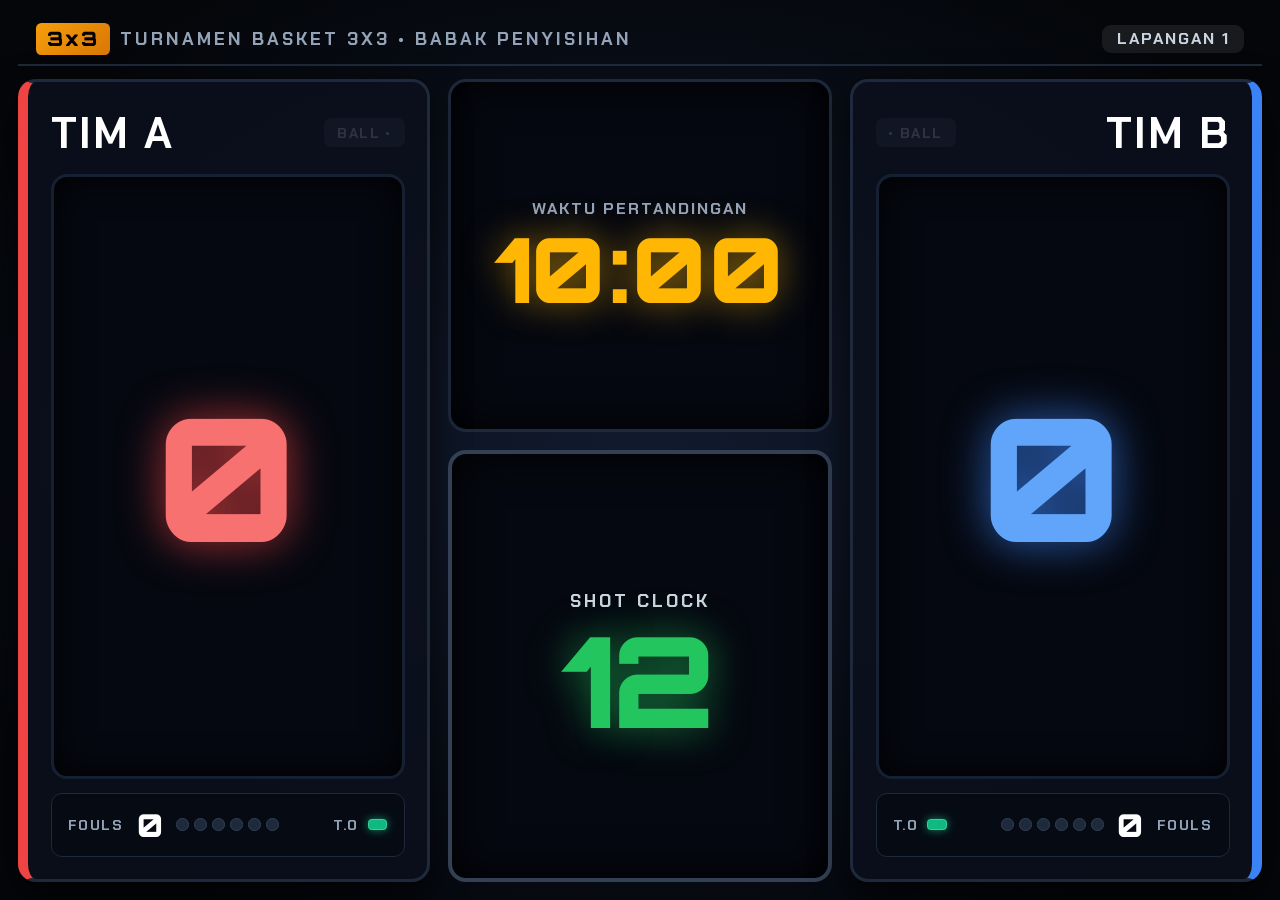
==== display.html @ 75d18402 "Initial commit: FIBA 3x3 Scoreboard Platform" ====
<!DOCTYPE html>
<html lang="id">
<head>
  <meta charset="UTF-8">
  <meta name="viewport" content="width=device-width, initial-scale=1.0">
  <title>FIBA 3x3 Arena - Layar Penonton</title>
  <link rel="stylesheet" href="css/display.css">
</head>
<body>
  <div class="spectator-container">
    <!-- TOP HEADER -->
    <header class="spectator-header">
      <div class="fiba-brand">
        <span class="brand-badge">3x3</span>
        <span class="tournament-label" id="spectatorTournamentTitle">TURNAMEN BASKET 3x3</span>
      </div>
      <div class="court-label" id="spectatorCourtTitle">LAPANGAN 1</div>
    </header>

    <!-- MAIN SCOREBOARD ARENA -->
    <main class="spectator-arena">
      <!-- TEAM A CARD -->
      <section class="team-card team-a" id="spectatorTeamACard">
        <div class="team-top">
          <h2 class="team-name" id="spectatorTeamAName">TIM A</h2>
          <div class="possession-light" id="spectatorPossA">
            <span>BALL</span> &bull;
          </div>
        </div>

        <div class="target-21-badge" id="spectatorTargetA">TARGET 21 POINT!</div>

        <div class="score-box">
          <div class="score-digits" id="spectatorScoreA">0</div>
        </div>

        <div class="team-bottom-stats">
          <div class="stat-item">
            <span class="stat-label">FOULS</span>
            <div class="foul-number" id="spectatorFoulNumA">0</div>
            <div class="foul-pills" id="spectatorFoulPillsA">
              <span class="foul-pill"></span>
              <span class="foul-pill"></span>
              <span class="foul-pill"></span>
              <span class="foul-pill"></span>
              <span class="foul-pill"></span>
              <span class="foul-pill"></span>
            </div>
            <span class="penalty-tag" id="spectatorPenaltyA">PENALTY</span>
          </div>

          <div class="stat-item timeout-indicator">
            <span class="stat-label">T.O</span>
            <div class="timeout-light available" id="spectatorToA"></div>
          </div>
        </div>
      </section>

      <!-- CENTER CLOCKS COLUMN -->
      <section class="center-clocks">
        <!-- GAME CLOCK -->
        <div class="game-clock-panel">
          <div class="period-title" id="spectatorPeriodLabel">WAKTU PERTANDINGAN</div>
          <div class="game-digits" id="spectatorGameClock">10:00</div>
        </div>

        <!-- SHOT CLOCK ("SHOOT LOCK") -->
        <div class="shot-clock-panel" id="spectatorShotClockCard">
          <div class="shot-title">SHOT CLOCK</div>
          <div class="shot-digits normal" id="spectatorShotClock">12</div>
        </div>
      </section>

      <!-- TEAM B CARD -->
      <section class="team-card team-b" id="spectatorTeamBCard">
        <div class="team-top">
          <div class="possession-light" id="spectatorPossB">
            &bull; <span>BALL</span>
          </div>
          <h2 class="team-name" id="spectatorTeamBName">TIM B</h2>
        </div>

        <div class="target-21-badge" id="spectatorTargetB">TARGET 21 POINT!</div>

        <div class="score-box">
          <div class="score-digits" id="spectatorScoreB">0</div>
        </div>

        <div class="team-bottom-stats">
          <div class="stat-item timeout-indicator">
            <span class="stat-label">T.O</span>
            <div class="timeout-light available" id="spectatorToB"></div>
          </div>

          <div class="stat-item">
            <span class="penalty-tag" id="spectatorPenaltyB">PENALTY</span>
            <div class="foul-pills" id="spectatorFoulPillsB">
              <span class="foul-pill"></span>
              <span class="foul-pill"></span>
              <span class="foul-pill"></span>
              <span class="foul-pill"></span>
              <span class="foul-pill"></span>
              <span class="foul-pill"></span>
            </div>
            <div class="foul-number" id="spectatorFoulNumB">0</div>
            <span class="stat-label">FOULS</span>
          </div>
        </div>
      </section>
    </main>

    <!-- TIMEOUT POPUP BANNER -->
    <div class="spectator-timeout-banner" id="spectatorTimeoutBanner">
      <div class="timeout-msg" id="spectatorTimeoutMsg">TIMEOUT - TIM A</div>
      <div class="timeout-countdown" id="spectatorTimeoutDigits">30</div>
    </div>

    <!-- WINNER OVERLAY -->
    <div class="spectator-winner-overlay" id="spectatorWinnerOverlay">
      <div class="win-trophy">🏆</div>
      <h1 class="win-team-name" id="spectatorWinTeam">TIM A JUARA!</h1>
      <p class="win-subtitle" id="spectatorWinReason">Mencapai 21 Poin Lebih Dulu</p>
      <div class="win-final-board">
        <span id="winFinalA" style="color: #f87171;">21</span>
        <span style="color: #64748b;">-</span>
        <span id="winFinalB" style="color: #60a5fa;">18</span>
      </div>
    </div>
  </div>

  <!-- SCRIPTS -->
  <script src="js/audio.js"></script>
  <script src="js/state.js"></script>
  <script src="js/timer.js"></script>
  <script>
    // Spectator Display Renderer
    const el = {
      tournament: document.getElementById('spectatorTournamentTitle'),
      court: document.getElementById('spectatorCourtTitle'),
      teamACard: document.getElementById('spectatorTeamACard'),
      teamBCard: document.getElementById('spectatorTeamBCard'),
      nameA: document.getElementById('spectatorTeamAName'),
      nameB: document.getElementById('spectatorTeamBName'),
      scoreA: document.getElementById('spectatorScoreA'),
      scoreB: document.getElementById('spectatorScoreB'),
      foulNumA: document.getElementById('spectatorFoulNumA'),
      foulNumB: document.getElementById('spectatorFoulNumB'),
      foulPillsA: document.querySelectorAll('#spectatorFoulPillsA .foul-pill'),
      foulPillsB: document.querySelectorAll('#spectatorFoulPillsB .foul-pill'),
      penaltyA: document.getElementById('spectatorPenaltyA'),
      penaltyB: document.getElementById('spectatorPenaltyB'),
      toA: document.getElementById('spectatorToA'),
      toB: document.getElementById('spectatorToB'),
      possA: document.getElementById('spectatorPossA'),
      possB: document.getElementById('spectatorPossB'),
      targetA: document.getElementById('spectatorTargetA'),
      targetB: document.getElementById('spectatorTargetB'),
      periodLabel: document.getElementById('spectatorPeriodLabel'),
      gameClock: document.getElementById('spectatorGameClock'),
      shotClockCard: document.getElementById('spectatorShotClockCard'),
      shotClock: document.getElementById('spectatorShotClock'),
      timeoutBanner: document.getElementById('spectatorTimeoutBanner'),
      timeoutMsg: document.getElementById('spectatorTimeoutMsg'),
      timeoutDigits: document.getElementById('spectatorTimeoutDigits'),
      winnerOverlay: document.getElementById('spectatorWinnerOverlay'),
      winTeam: document.getElementById('spectatorWinTeam'),
      winReason: document.getElementById('spectatorWinReason'),
      winFinalA: document.getElementById('winFinalA'),
      winFinalB: document.getElementById('winFinalB')
    };

    function renderSpectator(state) {
      if (!state) return;

      // Header
      el.tournament.textContent = `${state.matchInfo.title} • ${state.matchInfo.subTitle}`;
      el.court.textContent = state.matchInfo.court;

      // Team Names & Colors
      el.nameA.textContent = state.teamA.name;
      el.nameB.textContent = state.teamB.name;
      el.teamACard.style.borderLeftColor = state.teamA.color;
      el.teamBCard.style.borderRightColor = state.teamB.color;

      // Scores
      el.scoreA.textContent = state.teamA.score;
      el.scoreB.textContent = state.teamB.score;

      // Target 21 badges
      if (state.config.targetScoreEnabled && state.teamA.score >= state.config.targetScore - 2 && state.teamA.score < state.config.targetScore) {
        el.targetA.classList.add('visible');
        el.targetA.textContent = `TARGET 21! (BUTUH ${state.config.targetScore - state.teamA.score})`;
      } else {
        el.targetA.classList.remove('visible');
      }

      if (state.config.targetScoreEnabled && state.teamB.score >= state.config.targetScore - 2 && state.teamB.score < state.config.targetScore) {
        el.targetB.classList.add('visible');
        el.targetB.textContent = `TARGET 21! (BUTUH ${state.config.targetScore - state.teamB.score})`;
      } else {
        el.targetB.classList.remove('visible');
      }

      // Fouls Team A
      el.foulNumA.textContent = state.teamA.fouls;
      el.foulPillsA.forEach((pill, idx) => {
        pill.className = 'foul-pill';
        if (idx < state.teamA.fouls) {
          pill.classList.add('active');
          if (idx >= 6) pill.classList.add('penalty');
        }
      });
      if (state.teamA.fouls >= state.config.teamFoulDoubleBonus) {
        el.penaltyA.textContent = '2 FT + BOLA';
        el.penaltyA.className = 'penalty-tag double-bonus';
      } else if (state.teamA.fouls >= state.config.teamFoulBonusThreshold) {
        el.penaltyA.textContent = 'PENALTI 2 FT';
        el.penaltyA.className = 'penalty-tag bonus';
      } else {
        el.penaltyA.className = 'penalty-tag';
      }

      // Fouls Team B
      el.foulNumB.textContent = state.teamB.fouls;
      el.foulPillsB.forEach((pill, idx) => {
        pill.className = 'foul-pill';
        if (idx < state.teamB.fouls) {
          pill.classList.add('active');
          if (idx >= 6) pill.classList.add('penalty');
        }
      });
      if (state.teamB.fouls >= state.config.teamFoulDoubleBonus) {
        el.penaltyB.textContent = '2 FT + BOLA';
        el.penaltyB.className = 'penalty-tag double-bonus';
      } else if (state.teamB.fouls >= state.config.teamFoulBonusThreshold) {
        el.penaltyB.textContent = 'PENALTI 2 FT';
        el.penaltyB.className = 'penalty-tag bonus';
      } else {
        el.penaltyB.className = 'penalty-tag';
      }

      // Timeouts
      if (state.teamA.timeouts > 0) el.toA.classList.add('available');
      else el.toA.classList.remove('available');

      if (state.teamB.timeouts > 0) el.toB.classList.add('available');
      else el.toB.classList.remove('available');

      // Possession
      if (state.possession === 'A') {
        el.possA.classList.add('active');
        el.possB.classList.remove('active');
      } else if (state.possession === 'B') {
        el.possB.classList.add('active');
        el.possA.classList.remove('active');
      } else {
        el.possA.classList.remove('active');
        el.possB.classList.remove('active');
      }

      // Clocks
      if (state.gameClock.isOvertime) {
        el.periodLabel.textContent = 'OVERTIME (SELISIH 2 POIN)';
        el.gameClock.textContent = 'OT';
      } else {
        el.periodLabel.textContent = 'WAKTU PERTANDINGAN';
        const ms = state.gameClock.remainingMs;
        const totalSec = Math.ceil(ms / 1000);
        const mins = Math.floor(totalSec / 60);
        const secs = totalSec % 60;
        
        // Show tenths in last 10 seconds
        if (ms < 10000 && ms > 0) {
          const tenths = Math.floor((ms % 1000) / 100);
          el.gameClock.textContent = `0:${secs < 10 ? '0' : ''}${secs}.${tenths}`;
        } else {
          el.gameClock.textContent = `${mins}:${secs < 10 ? '0' : ''}${secs}`;
        }
      }

      // Shot Clock
      if (!state.shotClock.visible) {
        el.shotClock.textContent = '--';
        el.shotClock.className = 'shot-digits';
        el.shotClockCard.className = 'shot-clock-panel';
      } else {
        const shotMs = state.shotClock.remainingMs;
        const shotSec = Math.ceil(shotMs / 1000);

        if (shotMs <= 5000 && shotMs > 0) {
          const tenths = Math.floor((shotMs % 1000) / 100);
          el.shotClock.textContent = `${Math.floor(shotMs / 1000)}.${tenths}`;
        } else {
          el.shotClock.textContent = `${shotSec}`;
        }

        // Color coding
        if (shotSec <= 2 || shotMs <= 0) {
          el.shotClock.className = 'shot-digits critical';
          el.shotClockCard.className = 'shot-clock-panel critical';
        } else if (shotSec <= 5) {
          el.shotClock.className = 'shot-digits warning';
          el.shotClockCard.className = 'shot-clock-panel warning';
        } else {
          el.shotClock.className = 'shot-digits normal';
          el.shotClockCard.className = 'shot-clock-panel';
        }
      }

      // Timeout Banner
      if (state.timeout.active) {
        el.timeoutBanner.classList.add('active');
        const callingTeamName = state.timeout.callingTeam ? state[state.timeout.callingTeam].name : 'TIM';
        el.timeoutMsg.textContent = `TIMEOUT - ${callingTeamName}`;
        el.timeoutDigits.textContent = Math.ceil(state.timeout.remainingMs / 1000);
      } else {
        el.timeoutBanner.classList.remove('active');
      }

      // Winner Overlay
      if (state.winner && state.winner !== 'tie') {
        el.winnerOverlay.classList.add('active');
        el.winTeam.textContent = `${state[state.winner].name} JUARA!`;
        el.winReason.textContent = state.winnerReason || 'Pemenang Pertandingan';
        el.winFinalA.textContent = state.teamA.score;
        el.winFinalB.textContent = state.teamB.score;
      } else {
        el.winnerOverlay.classList.remove('active');
      }
    }

    // Subscribe to state updates
    window.scoreboardState.subscribe((state) => {
      renderSpectator(state);
    });

    // Initial render
    renderSpectator(window.scoreboardState.state);

    // Double-click to toggle fullscreen
    document.addEventListener('dblclick', () => {
      if (!document.fullscreenElement) {
        document.documentElement.requestFullscreen().catch(() => {});
      } else {
        document.exitFullscreen().catch(() => {});
      }
    });
  </script>
</body>
</html>
---- css/display.css ----
/* ==========================================================================
   FIBA 3x3 ARENA SCOREBOARD - SPECTATOR / AUDIENCE FULLSCREEN DISPLAY
   Designed specifically for secondary TV / LED Wall / Projector
   ========================================================================== */

@import url('https://fonts.googleapis.com/css2?family=Chakra+Petch:wght@700;800&family=Orbitron:wght@700;900&family=Share+Tech+Mono&display=swap');

:root {
  --bg-main: #04060a;
  --bg-card: #0b101d;
  --border-neon: #38bdf8;
  --led-amber: #ffb703;
  --led-amber-glow: rgba(255, 183, 3, 0.5);
  --led-red: #ff1e56;
  --led-red-glow: rgba(255, 30, 86, 0.6);
  --led-green: #10b981;
  --led-green-glow: rgba(16, 185, 129, 0.5);
  --font-digital: 'Orbitron', 'Share Tech Mono', monospace;
  --font-ui: 'Chakra Petch', sans-serif;
}

* {
  box-sizing: border-box;
  margin: 0;
  padding: 0;
  user-select: none;
}

html, body {
  width: 100vw;
  height: 100vh;
  overflow: hidden;
  background-color: var(--bg-main);
  color: #fff;
  font-family: var(--font-ui);
}

.spectator-container {
  display: flex;
  flex-direction: column;
  width: 100vw;
  height: 100vh;
  padding: 2vmin;
  background: radial-gradient(ellipse at center, #111a2e 0%, #04060a 85%);
  position: relative;
}

/* TOP HEADER */
.spectator-header {
  display: flex;
  justify-content: space-between;
  align-items: center;
  padding: 0.5vmin 2vmin 1vmin;
  border-bottom: 2px solid #1e293b;
  flex: 0 0 auto;
}

.fiba-brand {
  display: flex;
  align-items: center;
  gap: 1.2vmin;
}

.brand-badge {
  background: linear-gradient(135deg, #f59e0b 0%, #d97706 100%);
  color: #000;
  font-family: var(--font-digital);
  font-weight: 900;
  font-size: 2.2vmin;
  padding: 0.4vmin 1.2vmin;
  border-radius: 0.6vmin;
  letter-spacing: 2px;
}

.tournament-label {
  font-size: 2vmin;
  font-weight: 800;
  letter-spacing: 3px;
  color: #94a3b8;
  text-transform: uppercase;
}

.court-label {
  font-size: 1.8vmin;
  font-weight: 700;
  background: rgba(255, 255, 255, 0.08);
  padding: 0.4vmin 1.6vmin;
  border-radius: 1vmin;
  letter-spacing: 2px;
  color: #cbd5e1;
}

/* MAIN ARENA LAYOUT */
.spectator-arena {
  display: grid;
  grid-template-columns: 1fr 30vw 1fr;
  gap: 2vmin;
  flex: 1 1 auto;
  align-items: stretch;
  padding-top: 1.5vmin;
  min-height: 0;
}

/* TEAMS */
.team-card {
  background: rgba(11, 16, 29, 0.85);
  border: 3px solid #1e293b;
  border-radius: 2vmin;
  padding: 2.5vmin;
  display: flex;
  flex-direction: column;
  justify-content: space-between;
  position: relative;
  overflow: hidden;
  box-shadow: 0 1.5vmin 4vmin rgba(0, 0, 0, 0.7);
}

.team-card.team-a {
  border-left: 1.2vmin solid #ef4444;
}

.team-card.team-b {
  border-right: 1.2vmin solid #3b82f6;
}

.team-top {
  display: flex;
  justify-content: space-between;
  align-items: center;
}

.team-name {
  font-size: 4.8vmin;
  font-weight: 800;
  letter-spacing: 2px;
  text-transform: uppercase;
  color: #fff;
  white-space: nowrap;
  overflow: hidden;
  text-overflow: ellipsis;
  max-width: 28vw;
}

.possession-light {
  opacity: 0.15;
  background: #334155;
  color: #fff;
  font-size: 1.6vmin;
  font-weight: 900;
  padding: 0.6vmin 1.4vmin;
  border-radius: 0.8vmin;
  letter-spacing: 1.5px;
  display: flex;
  align-items: center;
  gap: 0.6vmin;
  transition: all 0.3s;
}

.possession-light.active {
  opacity: 1;
  background: #f59e0b;
  color: #000;
  box-shadow: 0 0 2vmin rgba(245, 158, 11, 0.8);
  animation: possessionPulse 1.2s infinite;
}

@keyframes possessionPulse {
  0%, 100% { transform: scale(1); }
  50% { transform: scale(1.08); }
}

/* BIG SCORE */
.score-box {
  background: #050810;
  border: 3px solid #162033;
  border-radius: 1.8vmin;
  display: flex;
  justify-content: center;
  align-items: center;
  margin: 1.5vmin 0;
  padding: 1vmin 0;
  box-shadow: inset 0 0 4vmin rgba(0, 0, 0, 0.9);
  flex: 1 1 auto;
}

.score-digits {
  font-family: var(--font-digital);
  font-size: 19vmin;
  font-weight: 900;
  line-height: 1;
  letter-spacing: 1px;
}

.team-card.team-a .score-digits {
  color: #f87171;
  text-shadow: 0 0 5vmin rgba(239, 68, 68, 0.75);
}

.team-card.team-b .score-digits {
  color: #60a5fa;
  text-shadow: 0 0 5vmin rgba(59, 130, 246, 0.75);
}

/* TARGET SCORE BADGE */
.target-21-badge {
  display: none;
  background: #dc2626;
  color: #fff;
  font-size: 1.8vmin;
  font-weight: 800;
  text-align: center;
  padding: 0.5vmin;
  border-radius: 0.8vmin;
  letter-spacing: 2px;
  margin-bottom: 1vmin;
}

.target-21-badge.visible {
  display: block;
}

/* FOULS & TIMEOUTS ROW */
.team-bottom-stats {
  display: flex;
  justify-content: space-between;
  align-items: center;
  background: rgba(6, 10, 18, 0.8);
  border: 1px solid #1e293b;
  border-radius: 1.2vmin;
  padding: 1.2vmin 1.8vmin;
}

.stat-item {
  display: flex;
  align-items: center;
  gap: 1.5vmin;
}

.stat-label {
  font-size: 1.6vmin;
  font-weight: 800;
  color: #94a3b8;
  letter-spacing: 1.5px;
}

.foul-number {
  font-family: var(--font-digital);
  font-size: 3.5vmin;
  font-weight: 900;
  color: #fff;
}

.foul-pills {
  display: flex;
  gap: 0.6vmin;
}

.foul-pill {
  width: 1.4vmin;
  height: 1.4vmin;
  border-radius: 50%;
  background: #1e293b;
  border: 1px solid #334155;
}

.foul-pill.active {
  background: #38bdf8;
  border-color: #7dd3fc;
  box-shadow: 0 0 1vmin rgba(56, 189, 248, 0.8);
}

.foul-pill.penalty.active {
  background: #f59e0b;
  border-color: #fbbf24;
  box-shadow: 0 0 1.2vmin rgba(245, 158, 11, 0.9);
}

.foul-pill.double-penalty.active {
  background: #ef4444;
  border-color: #f87171;
  box-shadow: 0 0 1.5vmin rgba(239, 68, 68, 1);
}

.penalty-tag {
  font-size: 1.5vmin;
  font-weight: 800;
  padding: 0.3vmin 0.8vmin;
  border-radius: 0.5vmin;
  display: none;
}

.penalty-tag.bonus {
  display: inline-block;
  background: rgba(245, 158, 11, 0.25);
  border: 1px solid #f59e0b;
  color: #fcd34d;
}

.penalty-tag.double-bonus {
  display: inline-block;
  background: rgba(239, 68, 68, 0.3);
  border: 1px solid #ef4444;
  color: #fca5a5;
  animation: tagBlink 0.8s infinite;
}

@keyframes tagBlink {
  0%, 100% { opacity: 1; }
  50% { opacity: 0.4; }
}

.timeout-indicator {
  display: flex;
  align-items: center;
  gap: 1vmin;
}

.timeout-light {
  width: 2.2vmin;
  height: 1.2vmin;
  border-radius: 0.4vmin;
  background: #1e293b;
  border: 1px solid #334155;
}

.timeout-light.available {
  background: #10b981;
  border-color: #34d399;
  box-shadow: 0 0 1vmin rgba(16, 185, 129, 0.7);
}

/* CENTER COLUMN: CLOCKS */
.center-clocks {
  display: flex;
  flex-direction: column;
  justify-content: space-between;
  gap: 2vmin;
}

.game-clock-panel {
  background: #050810;
  border: 3px solid #1e293b;
  border-radius: 2vmin;
  padding: 1.5vmin;
  text-align: center;
  display: flex;
  flex-direction: column;
  justify-content: center;
  align-items: center;
  box-shadow: inset 0 0 5vmin rgba(0, 0, 0, 0.9);
  flex: 1 1 45%;
}

.period-title {
  font-size: 1.8vmin;
  letter-spacing: 2px;
  font-weight: 800;
  color: #94a3b8;
  margin-bottom: 0.5vmin;
}

.game-digits {
  font-family: var(--font-digital);
  font-size: 10vmin;
  font-weight: 900;
  line-height: 1;
  color: var(--led-amber);
  text-shadow: 0 0 4vmin var(--led-amber-glow);
  letter-spacing: 2px;
}

/* SHOT CLOCK ("SHOOT LOCK") */
.shot-clock-panel {
  background: #050810;
  border: 4px solid #334155;
  border-radius: 2vmin;
  padding: 1.5vmin;
  text-align: center;
  display: flex;
  flex-direction: column;
  justify-content: center;
  align-items: center;
  box-shadow: inset 0 0 5vmin rgba(0, 0, 0, 0.95);
  flex: 1 1 55%;
  position: relative;
  transition: all 0.3s;
}

.shot-clock-panel.warning {
  border-color: #f59e0b;
  box-shadow: 0 0 4vmin rgba(245, 158, 11, 0.4), inset 0 0 5vmin rgba(0, 0, 0, 0.9);
}

.shot-clock-panel.critical {
  border-color: var(--led-red);
  box-shadow: 0 0 6vmin rgba(255, 30, 86, 0.7), inset 0 0 5vmin rgba(0, 0, 0, 0.9);
  animation: shotPulse 0.5s infinite alternate;
}

@keyframes shotPulse {
  0% { transform: scale(1); }
  100% { transform: scale(1.02); }
}

.shot-title {
  font-size: 2vmin;
  letter-spacing: 3px;
  font-weight: 800;
  color: #cbd5e1;
  margin-bottom: 0.5vmin;
}

.shot-digits {
  font-family: var(--font-digital);
  font-size: 14vmin;
  font-weight: 900;
  line-height: 1;
  color: var(--led-red);
  text-shadow: 0 0 5vmin var(--led-red-glow);
  letter-spacing: 2px;
}

.shot-digits.normal {
  color: #22c55e;
  text-shadow: 0 0 4.5vmin rgba(34, 197, 94, 0.6);
}

.shot-digits.warning {
  color: #f59e0b;
  text-shadow: 0 0 5vmin rgba(245, 158, 11, 0.7);
}

.shot-digits.critical {
  color: var(--led-red);
  text-shadow: 0 0 6vmin var(--led-red-glow);
}

/* TIMEOUT POPUP ON SPECTATOR DISPLAY */
.spectator-timeout-banner {
  display: none;
  position: absolute;
  top: 50%;
  left: 50%;
  transform: translate(-50%, -50%);
  background: rgba(185, 28, 28, 0.95);
  border: 4px solid #ef4444;
  border-radius: 2vmin;
  padding: 3vmin 6vmin;
  text-align: center;
  z-index: 99;
  box-shadow: 0 0 10vmin rgba(239, 68, 68, 0.9);
  animation: timeoutPop 0.3s ease-out;
}

.spectator-timeout-banner.active {
  display: block;
}

@keyframes timeoutPop {
  0% { transform: translate(-50%, -50%) scale(0.8); opacity: 0; }
  100% { transform: translate(-50%, -50%) scale(1); opacity: 1; }
}

.timeout-msg {
  font-size: 4vmin;
  font-weight: 900;
  letter-spacing: 3px;
  color: #fff;
  margin-bottom: 1vmin;
}

.timeout-countdown {
  font-family: var(--font-digital);
  font-size: 8vmin;
  font-weight: 900;
  color: #fef08a;
  text-shadow: 0 0 3vmin rgba(254, 240, 138, 0.8);
}

/* SPECTATOR WINNER CELEBRATION OVERLAY */
.spectator-winner-overlay {
  display: none;
  position: absolute;
  top: 0;
  left: 0;
  width: 100vw;
  height: 100vh;
  background: rgba(0, 0, 0, 0.88);
  backdrop-filter: blur(10px);
  z-index: 100;
  flex-direction: column;
  justify-content: center;
  align-items: center;
  text-align: center;
  padding: 4vmin;
}

.spectator-winner-overlay.active {
  display: flex;
}

.win-trophy {
  font-size: 10vmin;
  margin-bottom: 2vmin;
  animation: bounceTrophy 1.5s infinite;
}

.win-team-name {
  font-size: 9vmin;
  font-weight: 900;
  letter-spacing: 4px;
  text-transform: uppercase;
  color: #facc15;
  text-shadow: 0 0 4vmin rgba(250, 204, 21, 0.8);
  margin-bottom: 1vmin;
}

.win-subtitle {
  font-size: 3.5vmin;
  color: #e2e8f0;
  font-weight: 700;
  margin-bottom: 4vmin;
}

.win-final-board {
  display: flex;
  gap: 5vmin;
  align-items: center;
  font-family: var(--font-digital);
  font-size: 10vmin;
  font-weight: 900;
  background: #090d16;
  border: 3px solid #334155;
  padding: 2vmin 6vmin;
  border-radius: 2vmin;
}
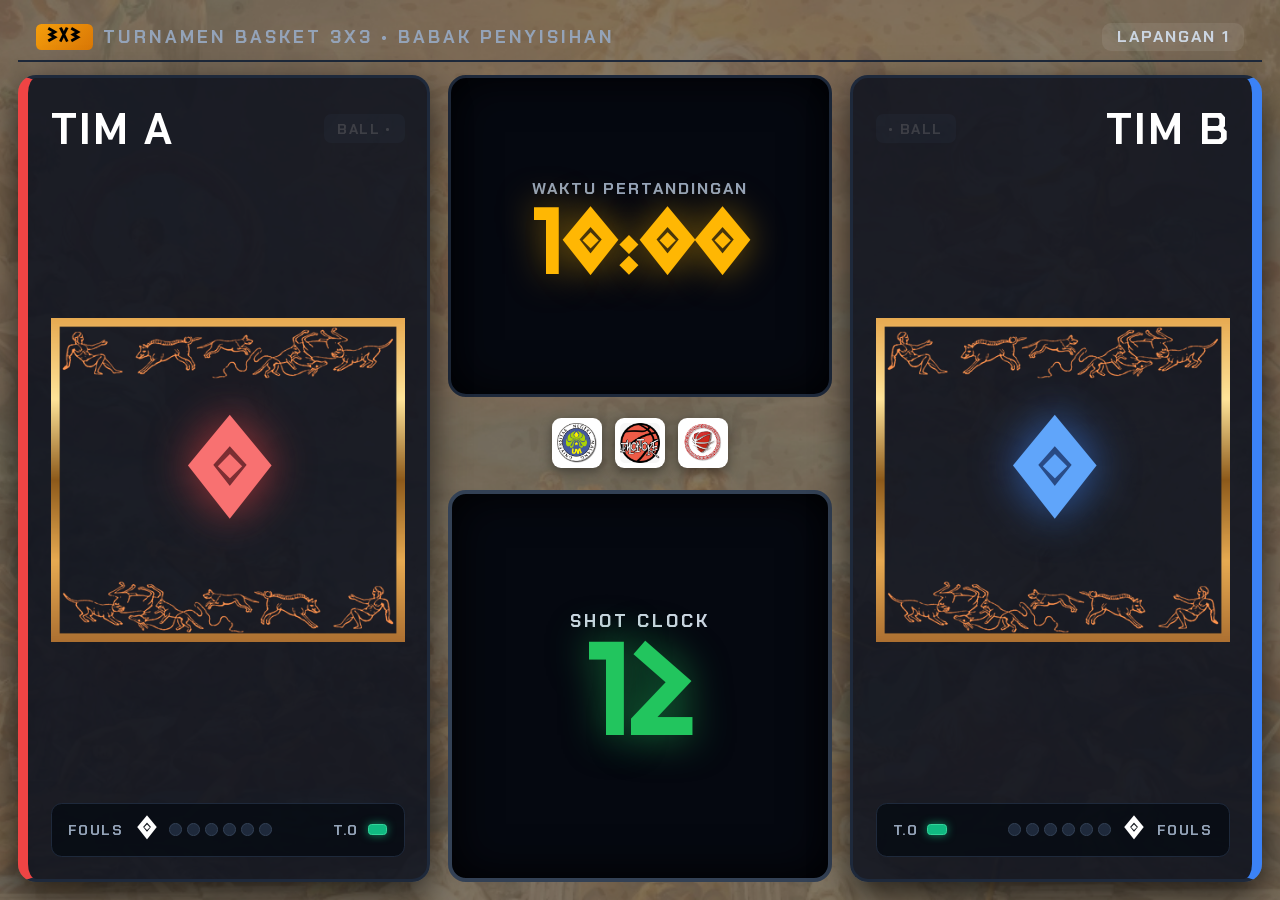
==== commit 1c997035: "feat: rapikan logo turnamen dan tambahkan fitur on/off shot clock" ====
--- a/display.html
+++ b/display.html
@@ -1,350 +1,391 @@
-<!DOCTYPE html>
+<!doctype html>
 <html lang="id">
-<head>
-  <meta charset="UTF-8">
-  <meta name="viewport" content="width=device-width, initial-scale=1.0">
-  <title>FIBA 3x3 Arena - Layar Penonton</title>
-  <link rel="stylesheet" href="css/display.css">
-</head>
-<body>
-  <div class="spectator-container">
-    <!-- TOP HEADER -->
-    <header class="spectator-header">
-      <div class="fiba-brand">
-        <span class="brand-badge">3x3</span>
-        <span class="tournament-label" id="spectatorTournamentTitle">TURNAMEN BASKET 3x3</span>
+  <head>
+    <meta charset="UTF-8" />
+    <meta name="viewport" content="width=device-width, initial-scale=1.0" />
+    <title>FIBA 3x3 Arena - Layar Penonton</title>
+    <link rel="stylesheet" href="css/display.css" />
+  </head>
+  <body>
+    <div class="spectator-container">
+      <!-- TOP HEADER -->
+      <header class="spectator-header">
+        <div class="fiba-brand">
+          <span class="brand-badge">3x3</span>
+          <span class="tournament-label" id="spectatorTournamentTitle"
+            >TURNAMEN BASKET 3x3</span
+          >
+        </div>
+        <div class="court-label" id="spectatorCourtTitle">LAPANGAN 1</div>
+      </header>
+
+      <!-- MAIN SCOREBOARD ARENA -->
+      <main class="spectator-arena">
+        <!-- TEAM A CARD -->
+        <section class="team-card team-a" id="spectatorTeamACard">
+          <div class="team-top">
+            <h2 class="team-name" id="spectatorTeamAName">TIM A</h2>
+            <div class="possession-light" id="spectatorPossA">
+              <span>BALL</span> &bull;
+            </div>
+          </div>
+
+          <div class="target-21-badge" id="spectatorTargetA">
+            TARGET 21 POINT!
+          </div>
+
+          <div class="score-box">
+            <div class="score-digits" id="spectatorScoreA">0</div>
+          </div>
+
+          <div class="team-bottom-stats">
+            <div class="stat-item">
+              <span class="stat-label">FOULS</span>
+              <div class="foul-number" id="spectatorFoulNumA">0</div>
+              <div class="foul-pills" id="spectatorFoulPillsA">
+                <span class="foul-pill"></span>
+                <span class="foul-pill"></span>
+                <span class="foul-pill"></span>
+                <span class="foul-pill"></span>
+                <span class="foul-pill"></span>
+                <span class="foul-pill"></span>
+              </div>
+              <span class="penalty-tag" id="spectatorPenaltyA">PENALTY</span>
+            </div>
+
+            <div class="stat-item timeout-indicator">
+              <span class="stat-label">T.O</span>
+              <div class="timeout-light available" id="spectatorToA"></div>
+            </div>
+          </div>
+        </section>
+
+        <!-- CENTER CLOCKS COLUMN -->
+        <section class="center-clocks">
+          <!-- GAME CLOCK -->
+          <div class="game-clock-panel">
+            <div class="period-title" id="spectatorPeriodLabel">
+              WAKTU PERTANDINGAN
+            </div>
+            <div class="game-digits" id="spectatorGameClock">10:00</div>
+          </div>
+
+          <!-- LOGO PENYELENGGARA & TURNAMEN -->
+          <div class="card-container spectator-logos">
+            <div class="card" title="Universitas Negeri Malang">
+              <img src="assets/Logo_Um.png" alt="Logo UM" class="card-img" />
+            </div>
+            <div class="card" title="IMONOKE">
+              <img src="assets/Logo_Imonoke.jpeg" alt="Logo IMONOKE" class="card-img" />
+            </div>
+            <div class="card" title="IMOCUP">
+              <img src="assets/Logo_IMOCUP.png" alt="Logo IMOCUP" class="card-img" />
+            </div>
+          </div>
+
+          <!-- SHOT CLOCK ("SHOOT LOCK") -->
+          <div class="shot-clock-panel" id="spectatorShotClockCard">
+            <div class="shot-title">SHOT CLOCK</div>
+            <div class="shot-digits normal" id="spectatorShotClock">12</div>
+          </div>
+        </section>
+
+        <!-- TEAM B CARD -->
+        <section class="team-card team-b" id="spectatorTeamBCard">
+          <div class="team-top">
+            <div class="possession-light" id="spectatorPossB">
+              &bull; <span>BALL</span>
+            </div>
+            <h2 class="team-name" id="spectatorTeamBName">TIM B</h2>
+          </div>
+
+          <div class="target-21-badge" id="spectatorTargetB">
+            TARGET 21 POINT!
+          </div>
+
+          <div class="score-box">
+            <div class="score-digits" id="spectatorScoreB">0</div>
+          </div>
+
+          <div class="team-bottom-stats">
+            <div class="stat-item timeout-indicator">
+              <span class="stat-label">T.O</span>
+              <div class="timeout-light available" id="spectatorToB"></div>
+            </div>
+
+            <div class="stat-item">
+              <span class="penalty-tag" id="spectatorPenaltyB">PENALTY</span>
+              <div class="foul-pills" id="spectatorFoulPillsB">
+                <span class="foul-pill"></span>
+                <span class="foul-pill"></span>
+                <span class="foul-pill"></span>
+                <span class="foul-pill"></span>
+                <span class="foul-pill"></span>
+                <span class="foul-pill"></span>
+              </div>
+              <div class="foul-number" id="spectatorFoulNumB">0</div>
+              <span class="stat-label">FOULS</span>
+            </div>
+          </div>
+        </section>
+      </main>
+
+      <!-- TIMEOUT POPUP BANNER -->
+      <div class="spectator-timeout-banner" id="spectatorTimeoutBanner">
+        <div class="timeout-msg" id="spectatorTimeoutMsg">TIMEOUT - TIM A</div>
+        <div class="timeout-countdown" id="spectatorTimeoutDigits">30</div>
       </div>
-      <div class="court-label" id="spectatorCourtTitle">LAPANGAN 1</div>
-    </header>
-
-    <!-- MAIN SCOREBOARD ARENA -->
-    <main class="spectator-arena">
-      <!-- TEAM A CARD -->
-      <section class="team-card team-a" id="spectatorTeamACard">
-        <div class="team-top">
-          <h2 class="team-name" id="spectatorTeamAName">TIM A</h2>
-          <div class="possession-light" id="spectatorPossA">
-            <span>BALL</span> &bull;
-          </div>
+
+      <!-- WINNER OVERLAY -->
+      <div class="spectator-winner-overlay" id="spectatorWinnerOverlay">
+        <div class="win-trophy">🏆</div>
+        <h1 class="win-team-name" id="spectatorWinTeam">TIM A JUARA!</h1>
+        <p class="win-subtitle" id="spectatorWinReason">
+          Mencapai 21 Poin Lebih Dulu
+        </p>
+        <div class="win-final-board">
+          <span id="winFinalA" style="color: #f87171">21</span>
+          <span style="color: #64748b">-</span>
+          <span id="winFinalB" style="color: #60a5fa">18</span>
         </div>
-
-        <div class="target-21-badge" id="spectatorTargetA">TARGET 21 POINT!</div>
-
-        <div class="score-box">
-          <div class="score-digits" id="spectatorScoreA">0</div>
-        </div>
-
-        <div class="team-bottom-stats">
-          <div class="stat-item">
-            <span class="stat-label">FOULS</span>
-            <div class="foul-number" id="spectatorFoulNumA">0</div>
-            <div class="foul-pills" id="spectatorFoulPillsA">
-              <span class="foul-pill"></span>
-              <span class="foul-pill"></span>
-              <span class="foul-pill"></span>
-              <span class="foul-pill"></span>
-              <span class="foul-pill"></span>
-              <span class="foul-pill"></span>
-            </div>
-            <span class="penalty-tag" id="spectatorPenaltyA">PENALTY</span>
-          </div>
-
-          <div class="stat-item timeout-indicator">
-            <span class="stat-label">T.O</span>
-            <div class="timeout-light available" id="spectatorToA"></div>
-          </div>
-        </div>
-      </section>
-
-      <!-- CENTER CLOCKS COLUMN -->
-      <section class="center-clocks">
-        <!-- GAME CLOCK -->
-        <div class="game-clock-panel">
-          <div class="period-title" id="spectatorPeriodLabel">WAKTU PERTANDINGAN</div>
-          <div class="game-digits" id="spectatorGameClock">10:00</div>
-        </div>
-
-        <!-- SHOT CLOCK ("SHOOT LOCK") -->
-        <div class="shot-clock-panel" id="spectatorShotClockCard">
-          <div class="shot-title">SHOT CLOCK</div>
-          <div class="shot-digits normal" id="spectatorShotClock">12</div>
-        </div>
-      </section>
-
-      <!-- TEAM B CARD -->
-      <section class="team-card team-b" id="spectatorTeamBCard">
-        <div class="team-top">
-          <div class="possession-light" id="spectatorPossB">
-            &bull; <span>BALL</span>
-          </div>
-          <h2 class="team-name" id="spectatorTeamBName">TIM B</h2>
-        </div>
-
-        <div class="target-21-badge" id="spectatorTargetB">TARGET 21 POINT!</div>
-
-        <div class="score-box">
-          <div class="score-digits" id="spectatorScoreB">0</div>
-        </div>
-
-        <div class="team-bottom-stats">
-          <div class="stat-item timeout-indicator">
-            <span class="stat-label">T.O</span>
-            <div class="timeout-light available" id="spectatorToB"></div>
-          </div>
-
-          <div class="stat-item">
-            <span class="penalty-tag" id="spectatorPenaltyB">PENALTY</span>
-            <div class="foul-pills" id="spectatorFoulPillsB">
-              <span class="foul-pill"></span>
-              <span class="foul-pill"></span>
-              <span class="foul-pill"></span>
-              <span class="foul-pill"></span>
-              <span class="foul-pill"></span>
-              <span class="foul-pill"></span>
-            </div>
-            <div class="foul-number" id="spectatorFoulNumB">0</div>
-            <span class="stat-label">FOULS</span>
-          </div>
-        </div>
-      </section>
-    </main>
-
-    <!-- TIMEOUT POPUP BANNER -->
-    <div class="spectator-timeout-banner" id="spectatorTimeoutBanner">
-      <div class="timeout-msg" id="spectatorTimeoutMsg">TIMEOUT - TIM A</div>
-      <div class="timeout-countdown" id="spectatorTimeoutDigits">30</div>
-    </div>
-
-    <!-- WINNER OVERLAY -->
-    <div class="spectator-winner-overlay" id="spectatorWinnerOverlay">
-      <div class="win-trophy">🏆</div>
-      <h1 class="win-team-name" id="spectatorWinTeam">TIM A JUARA!</h1>
-      <p class="win-subtitle" id="spectatorWinReason">Mencapai 21 Poin Lebih Dulu</p>
-      <div class="win-final-board">
-        <span id="winFinalA" style="color: #f87171;">21</span>
-        <span style="color: #64748b;">-</span>
-        <span id="winFinalB" style="color: #60a5fa;">18</span>
       </div>
     </div>
-  </div>
-
-  <!-- SCRIPTS -->
-  <script src="js/audio.js"></script>
-  <script src="js/state.js"></script>
-  <script src="js/timer.js"></script>
-  <script>
-    // Spectator Display Renderer
-    const el = {
-      tournament: document.getElementById('spectatorTournamentTitle'),
-      court: document.getElementById('spectatorCourtTitle'),
-      teamACard: document.getElementById('spectatorTeamACard'),
-      teamBCard: document.getElementById('spectatorTeamBCard'),
-      nameA: document.getElementById('spectatorTeamAName'),
-      nameB: document.getElementById('spectatorTeamBName'),
-      scoreA: document.getElementById('spectatorScoreA'),
-      scoreB: document.getElementById('spectatorScoreB'),
-      foulNumA: document.getElementById('spectatorFoulNumA'),
-      foulNumB: document.getElementById('spectatorFoulNumB'),
-      foulPillsA: document.querySelectorAll('#spectatorFoulPillsA .foul-pill'),
-      foulPillsB: document.querySelectorAll('#spectatorFoulPillsB .foul-pill'),
-      penaltyA: document.getElementById('spectatorPenaltyA'),
-      penaltyB: document.getElementById('spectatorPenaltyB'),
-      toA: document.getElementById('spectatorToA'),
-      toB: document.getElementById('spectatorToB'),
-      possA: document.getElementById('spectatorPossA'),
-      possB: document.getElementById('spectatorPossB'),
-      targetA: document.getElementById('spectatorTargetA'),
-      targetB: document.getElementById('spectatorTargetB'),
-      periodLabel: document.getElementById('spectatorPeriodLabel'),
-      gameClock: document.getElementById('spectatorGameClock'),
-      shotClockCard: document.getElementById('spectatorShotClockCard'),
-      shotClock: document.getElementById('spectatorShotClock'),
-      timeoutBanner: document.getElementById('spectatorTimeoutBanner'),
-      timeoutMsg: document.getElementById('spectatorTimeoutMsg'),
-      timeoutDigits: document.getElementById('spectatorTimeoutDigits'),
-      winnerOverlay: document.getElementById('spectatorWinnerOverlay'),
-      winTeam: document.getElementById('spectatorWinTeam'),
-      winReason: document.getElementById('spectatorWinReason'),
-      winFinalA: document.getElementById('winFinalA'),
-      winFinalB: document.getElementById('winFinalB')
-    };
-
-    function renderSpectator(state) {
-      if (!state) return;
-
-      // Header
-      el.tournament.textContent = `${state.matchInfo.title} • ${state.matchInfo.subTitle}`;
-      el.court.textContent = state.matchInfo.court;
-
-      // Team Names & Colors
-      el.nameA.textContent = state.teamA.name;
-      el.nameB.textContent = state.teamB.name;
-      el.teamACard.style.borderLeftColor = state.teamA.color;
-      el.teamBCard.style.borderRightColor = state.teamB.color;
-
-      // Scores
-      el.scoreA.textContent = state.teamA.score;
-      el.scoreB.textContent = state.teamB.score;
-
-      // Target 21 badges
-      if (state.config.targetScoreEnabled && state.teamA.score >= state.config.targetScore - 2 && state.teamA.score < state.config.targetScore) {
-        el.targetA.classList.add('visible');
-        el.targetA.textContent = `TARGET 21! (BUTUH ${state.config.targetScore - state.teamA.score})`;
-      } else {
-        el.targetA.classList.remove('visible');
+
+    <!-- SCRIPTS -->
+    <script src="js/audio.js"></script>
+    <script src="js/state.js"></script>
+    <script src="js/timer.js"></script>
+    <script>
+      // Spectator Display Renderer
+      const el = {
+        tournament: document.getElementById("spectatorTournamentTitle"),
+        court: document.getElementById("spectatorCourtTitle"),
+        teamACard: document.getElementById("spectatorTeamACard"),
+        teamBCard: document.getElementById("spectatorTeamBCard"),
+        nameA: document.getElementById("spectatorTeamAName"),
+        nameB: document.getElementById("spectatorTeamBName"),
+        scoreA: document.getElementById("spectatorScoreA"),
+        scoreB: document.getElementById("spectatorScoreB"),
+        foulNumA: document.getElementById("spectatorFoulNumA"),
+        foulNumB: document.getElementById("spectatorFoulNumB"),
+        foulPillsA: document.querySelectorAll(
+          "#spectatorFoulPillsA .foul-pill",
+        ),
+        foulPillsB: document.querySelectorAll(
+          "#spectatorFoulPillsB .foul-pill",
+        ),
+        penaltyA: document.getElementById("spectatorPenaltyA"),
+        penaltyB: document.getElementById("spectatorPenaltyB"),
+        toA: document.getElementById("spectatorToA"),
+        toB: document.getElementById("spectatorToB"),
+        possA: document.getElementById("spectatorPossA"),
+        possB: document.getElementById("spectatorPossB"),
+        targetA: document.getElementById("spectatorTargetA"),
+        targetB: document.getElementById("spectatorTargetB"),
+        periodLabel: document.getElementById("spectatorPeriodLabel"),
+        gameClock: document.getElementById("spectatorGameClock"),
+        shotClockCard: document.getElementById("spectatorShotClockCard"),
+        shotClock: document.getElementById("spectatorShotClock"),
+        timeoutBanner: document.getElementById("spectatorTimeoutBanner"),
+        timeoutMsg: document.getElementById("spectatorTimeoutMsg"),
+        timeoutDigits: document.getElementById("spectatorTimeoutDigits"),
+        winnerOverlay: document.getElementById("spectatorWinnerOverlay"),
+        winTeam: document.getElementById("spectatorWinTeam"),
+        winReason: document.getElementById("spectatorWinReason"),
+        winFinalA: document.getElementById("winFinalA"),
+        winFinalB: document.getElementById("winFinalB"),
+      };
+
+      function renderSpectator(state) {
+        if (!state) return;
+
+        // Header
+        el.tournament.textContent = `${state.matchInfo.title} • ${state.matchInfo.subTitle}`;
+        el.court.textContent = state.matchInfo.court;
+
+        // Team Names & Colors
+        el.nameA.textContent = state.teamA.name;
+        el.nameB.textContent = state.teamB.name;
+        el.teamACard.style.borderLeftColor = state.teamA.color;
+        el.teamBCard.style.borderRightColor = state.teamB.color;
+
+        // Scores
+        el.scoreA.textContent = state.teamA.score;
+        el.scoreB.textContent = state.teamB.score;
+
+        // Target 21 badges
+        if (
+          state.config.targetScoreEnabled &&
+          state.teamA.score >= state.config.targetScore - 2 &&
+          state.teamA.score < state.config.targetScore
+        ) {
+          el.targetA.classList.add("visible");
+          el.targetA.textContent = `TARGET 21! (BUTUH ${state.config.targetScore - state.teamA.score})`;
+        } else {
+          el.targetA.classList.remove("visible");
+        }
+
+        if (
+          state.config.targetScoreEnabled &&
+          state.teamB.score >= state.config.targetScore - 2 &&
+          state.teamB.score < state.config.targetScore
+        ) {
+          el.targetB.classList.add("visible");
+          el.targetB.textContent = `TARGET 21! (BUTUH ${state.config.targetScore - state.teamB.score})`;
+        } else {
+          el.targetB.classList.remove("visible");
+        }
+
+        // Fouls Team A
+        el.foulNumA.textContent = state.teamA.fouls;
+        el.foulPillsA.forEach((pill, idx) => {
+          pill.className = "foul-pill";
+          if (idx < state.teamA.fouls) {
+            pill.classList.add("active");
+            if (idx >= 6) pill.classList.add("penalty");
+          }
+        });
+        if (state.teamA.fouls >= state.config.teamFoulDoubleBonus) {
+          el.penaltyA.textContent = "2 FT + BOLA";
+          el.penaltyA.className = "penalty-tag double-bonus";
+        } else if (state.teamA.fouls >= state.config.teamFoulBonusThreshold) {
+          el.penaltyA.textContent = "PENALTI 2 FT";
+          el.penaltyA.className = "penalty-tag bonus";
+        } else {
+          el.penaltyA.className = "penalty-tag";
+        }
+
+        // Fouls Team B
+        el.foulNumB.textContent = state.teamB.fouls;
+        el.foulPillsB.forEach((pill, idx) => {
+          pill.className = "foul-pill";
+          if (idx < state.teamB.fouls) {
+            pill.classList.add("active");
+            if (idx >= 6) pill.classList.add("penalty");
+          }
+        });
+        if (state.teamB.fouls >= state.config.teamFoulDoubleBonus) {
+          el.penaltyB.textContent = "2 FT + BOLA";
+          el.penaltyB.className = "penalty-tag double-bonus";
+        } else if (state.teamB.fouls >= state.config.teamFoulBonusThreshold) {
+          el.penaltyB.textContent = "PENALTI 2 FT";
+          el.penaltyB.className = "penalty-tag bonus";
+        } else {
+          el.penaltyB.className = "penalty-tag";
+        }
+
+        // Timeouts
+        if (state.teamA.timeouts > 0) el.toA.classList.add("available");
+        else el.toA.classList.remove("available");
+
+        if (state.teamB.timeouts > 0) el.toB.classList.add("available");
+        else el.toB.classList.remove("available");
+
+        // Possession
+        if (state.possession === "A") {
+          el.possA.classList.add("active");
+          el.possB.classList.remove("active");
+        } else if (state.possession === "B") {
+          el.possB.classList.add("active");
+          el.possA.classList.remove("active");
+        } else {
+          el.possA.classList.remove("active");
+          el.possB.classList.remove("active");
+        }
+
+        // Clocks
+        if (state.gameClock.isOvertime) {
+          el.periodLabel.textContent = "OVERTIME (SELISIH 2 POIN)";
+          el.gameClock.textContent = "OT";
+        } else {
+          el.periodLabel.textContent = "WAKTU PERTANDINGAN";
+          const ms = state.gameClock.remainingMs;
+          const totalSec = Math.ceil(ms / 1000);
+          const mins = Math.floor(totalSec / 60);
+          const secs = totalSec % 60;
+
+          // Show tenths in last 10 seconds
+          if (ms < 10000 && ms > 0) {
+            const tenths = Math.floor((ms % 1000) / 100);
+            el.gameClock.textContent = `0:${secs < 10 ? "0" : ""}${secs}.${tenths}`;
+          } else {
+            el.gameClock.textContent = `${mins}:${secs < 10 ? "0" : ""}${secs}`;
+          }
+        }
+
+        // Shot Clock ("Shoot Lock")
+        const isShotActive = state.shotClock.enabled !== false && state.shotClock.visible !== false;
+        if (!isShotActive) {
+          el.shotClock.textContent = "--";
+          el.shotClock.className = "shot-digits disabled";
+          el.shotClockCard.className = "shot-clock-panel disabled";
+        } else {
+          const shotMs = state.shotClock.remainingMs;
+          const shotSec = Math.ceil(shotMs / 1000);
+
+          if (shotMs <= 5000 && shotMs > 0) {
+            const tenths = Math.floor((shotMs % 1000) / 100);
+            el.shotClock.textContent = `${Math.floor(shotMs / 1000)}.${tenths}`;
+          } else {
+            el.shotClock.textContent = `${shotSec}`;
+          }
+
+          // Color coding
+          if (shotSec <= 2 || shotMs <= 0) {
+            el.shotClock.className = "shot-digits critical";
+            el.shotClockCard.className = "shot-clock-panel critical";
+          } else if (shotSec <= 5) {
+            el.shotClock.className = "shot-digits warning";
+            el.shotClockCard.className = "shot-clock-panel warning";
+          } else {
+            el.shotClock.className = "shot-digits normal";
+            el.shotClockCard.className = "shot-clock-panel";
+          }
+        }
+
+        // Timeout Banner
+        if (state.timeout.active) {
+          el.timeoutBanner.classList.add("active");
+          const callingTeamName = state.timeout.callingTeam
+            ? state[state.timeout.callingTeam].name
+            : "TIM";
+          el.timeoutMsg.textContent = `TIMEOUT - ${callingTeamName}`;
+          el.timeoutDigits.textContent = Math.ceil(
+            state.timeout.remainingMs / 1000,
+          );
+        } else {
+          el.timeoutBanner.classList.remove("active");
+        }
+
+        // Winner Overlay
+        if (state.winner && state.winner !== "tie") {
+          el.winnerOverlay.classList.add("active");
+          el.winTeam.textContent = `${state[state.winner].name} JUARA!`;
+          el.winReason.textContent =
+            state.winnerReason || "Pemenang Pertandingan";
+          el.winFinalA.textContent = state.teamA.score;
+          el.winFinalB.textContent = state.teamB.score;
+        } else {
+          el.winnerOverlay.classList.remove("active");
+        }
       }
 
-      if (state.config.targetScoreEnabled && state.teamB.score >= state.config.targetScore - 2 && state.teamB.score < state.config.targetScore) {
-        el.targetB.classList.add('visible');
-        el.targetB.textContent = `TARGET 21! (BUTUH ${state.config.targetScore - state.teamB.score})`;
-      } else {
-        el.targetB.classList.remove('visible');
-      }
-
-      // Fouls Team A
-      el.foulNumA.textContent = state.teamA.fouls;
-      el.foulPillsA.forEach((pill, idx) => {
-        pill.className = 'foul-pill';
-        if (idx < state.teamA.fouls) {
-          pill.classList.add('active');
-          if (idx >= 6) pill.classList.add('penalty');
-        }
+      // Subscribe to state updates
+      window.scoreboardState.subscribe((state) => {
+        renderSpectator(state);
       });
-      if (state.teamA.fouls >= state.config.teamFoulDoubleBonus) {
-        el.penaltyA.textContent = '2 FT + BOLA';
-        el.penaltyA.className = 'penalty-tag double-bonus';
-      } else if (state.teamA.fouls >= state.config.teamFoulBonusThreshold) {
-        el.penaltyA.textContent = 'PENALTI 2 FT';
-        el.penaltyA.className = 'penalty-tag bonus';
-      } else {
-        el.penaltyA.className = 'penalty-tag';
-      }
-
-      // Fouls Team B
-      el.foulNumB.textContent = state.teamB.fouls;
-      el.foulPillsB.forEach((pill, idx) => {
-        pill.className = 'foul-pill';
-        if (idx < state.teamB.fouls) {
-          pill.classList.add('active');
-          if (idx >= 6) pill.classList.add('penalty');
+
+      // Initial render
+      renderSpectator(window.scoreboardState.state);
+
+      // Double-click to toggle fullscreen
+      document.addEventListener("dblclick", () => {
+        if (!document.fullscreenElement) {
+          document.documentElement.requestFullscreen().catch(() => {});
+        } else {
+          document.exitFullscreen().catch(() => {});
         }
       });
-      if (state.teamB.fouls >= state.config.teamFoulDoubleBonus) {
-        el.penaltyB.textContent = '2 FT + BOLA';
-        el.penaltyB.className = 'penalty-tag double-bonus';
-      } else if (state.teamB.fouls >= state.config.teamFoulBonusThreshold) {
-        el.penaltyB.textContent = 'PENALTI 2 FT';
-        el.penaltyB.className = 'penalty-tag bonus';
-      } else {
-        el.penaltyB.className = 'penalty-tag';
-      }
-
-      // Timeouts
-      if (state.teamA.timeouts > 0) el.toA.classList.add('available');
-      else el.toA.classList.remove('available');
-
-      if (state.teamB.timeouts > 0) el.toB.classList.add('available');
-      else el.toB.classList.remove('available');
-
-      // Possession
-      if (state.possession === 'A') {
-        el.possA.classList.add('active');
-        el.possB.classList.remove('active');
-      } else if (state.possession === 'B') {
-        el.possB.classList.add('active');
-        el.possA.classList.remove('active');
-      } else {
-        el.possA.classList.remove('active');
-        el.possB.classList.remove('active');
-      }
-
-      // Clocks
-      if (state.gameClock.isOvertime) {
-        el.periodLabel.textContent = 'OVERTIME (SELISIH 2 POIN)';
-        el.gameClock.textContent = 'OT';
-      } else {
-        el.periodLabel.textContent = 'WAKTU PERTANDINGAN';
-        const ms = state.gameClock.remainingMs;
-        const totalSec = Math.ceil(ms / 1000);
-        const mins = Math.floor(totalSec / 60);
-        const secs = totalSec % 60;
-        
-        // Show tenths in last 10 seconds
-        if (ms < 10000 && ms > 0) {
-          const tenths = Math.floor((ms % 1000) / 100);
-          el.gameClock.textContent = `0:${secs < 10 ? '0' : ''}${secs}.${tenths}`;
-        } else {
-          el.gameClock.textContent = `${mins}:${secs < 10 ? '0' : ''}${secs}`;
-        }
-      }
-
-      // Shot Clock
-      if (!state.shotClock.visible) {
-        el.shotClock.textContent = '--';
-        el.shotClock.className = 'shot-digits';
-        el.shotClockCard.className = 'shot-clock-panel';
-      } else {
-        const shotMs = state.shotClock.remainingMs;
-        const shotSec = Math.ceil(shotMs / 1000);
-
-        if (shotMs <= 5000 && shotMs > 0) {
-          const tenths = Math.floor((shotMs % 1000) / 100);
-          el.shotClock.textContent = `${Math.floor(shotMs / 1000)}.${tenths}`;
-        } else {
-          el.shotClock.textContent = `${shotSec}`;
-        }
-
-        // Color coding
-        if (shotSec <= 2 || shotMs <= 0) {
-          el.shotClock.className = 'shot-digits critical';
-          el.shotClockCard.className = 'shot-clock-panel critical';
-        } else if (shotSec <= 5) {
-          el.shotClock.className = 'shot-digits warning';
-          el.shotClockCard.className = 'shot-clock-panel warning';
-        } else {
-          el.shotClock.className = 'shot-digits normal';
-          el.shotClockCard.className = 'shot-clock-panel';
-        }
-      }
-
-      // Timeout Banner
-      if (state.timeout.active) {
-        el.timeoutBanner.classList.add('active');
-        const callingTeamName = state.timeout.callingTeam ? state[state.timeout.callingTeam].name : 'TIM';
-        el.timeoutMsg.textContent = `TIMEOUT - ${callingTeamName}`;
-        el.timeoutDigits.textContent = Math.ceil(state.timeout.remainingMs / 1000);
-      } else {
-        el.timeoutBanner.classList.remove('active');
-      }
-
-      // Winner Overlay
-      if (state.winner && state.winner !== 'tie') {
-        el.winnerOverlay.classList.add('active');
-        el.winTeam.textContent = `${state[state.winner].name} JUARA!`;
-        el.winReason.textContent = state.winnerReason || 'Pemenang Pertandingan';
-        el.winFinalA.textContent = state.teamA.score;
-        el.winFinalB.textContent = state.teamB.score;
-      } else {
-        el.winnerOverlay.classList.remove('active');
-      }
-    }
-
-    // Subscribe to state updates
-    window.scoreboardState.subscribe((state) => {
-      renderSpectator(state);
-    });
-
-    // Initial render
-    renderSpectator(window.scoreboardState.state);
-
-    // Double-click to toggle fullscreen
-    document.addEventListener('dblclick', () => {
-      if (!document.fullscreenElement) {
-        document.documentElement.requestFullscreen().catch(() => {});
-      } else {
-        document.exitFullscreen().catch(() => {});
-      }
-    });
-  </script>
-</body>
+    </script>
+  </body>
 </html>
--- a/css/display.css
+++ b/css/display.css
@@ -4,6 +4,15 @@
    ========================================================================== */
 
 @import url('https://fonts.googleapis.com/css2?family=Chakra+Petch:wght@700;800&family=Orbitron:wght@700;900&family=Share+Tech+Mono&display=swap');
+
+@font-face {
+  font-family: 'Greek-Freak';
+  src: url('../assets/fonts/Greek-Freak.ttf') format('truetype'),
+       url('../assets/fonts/Greek-Freak.otf') format('opentype');
+  font-weight: normal;
+  font-style: normal;
+  font-display: swap;
+}
 
 :root {
   --bg-main: #04060a;
@@ -15,7 +24,7 @@
   --led-red-glow: rgba(255, 30, 86, 0.6);
   --led-green: #10b981;
   --led-green-glow: rgba(16, 185, 129, 0.5);
-  --font-digital: 'Orbitron', 'Share Tech Mono', monospace;
+  --font-digital: 'Greek-Freak', 'Orbitron', 'Share Tech Mono', monospace;
   --font-ui: 'Chakra Petch', sans-serif;
 }
 
@@ -30,7 +39,7 @@
   width: 100vw;
   height: 100vh;
   overflow: hidden;
-  background-color: var(--bg-main);
+  background: #000 url('../assets/background.jpg') center center / cover no-repeat;
   color: #fff;
   font-family: var(--font-ui);
 }
@@ -41,7 +50,7 @@
   width: 100vw;
   height: 100vh;
   padding: 2vmin;
-  background: radial-gradient(ellipse at center, #111a2e 0%, #04060a 85%);
+  background: rgba(0, 0, 0, 0.45);
   position: relative;
 }
 
@@ -169,23 +178,24 @@
   50% { transform: scale(1.08); }
 }
 
-/* BIG SCORE */
+/* BIG SCORE (Frame Skor) */
 .score-box {
-  background: #050810;
-  border: 3px solid #162033;
-  border-radius: 1.8vmin;
+  background: url('../assets/frame_score.png') center center / contain no-repeat;
+  border: none;
   display: flex;
   justify-content: center;
   align-items: center;
-  margin: 1.5vmin 0;
-  padding: 1vmin 0;
-  box-shadow: inset 0 0 4vmin rgba(0, 0, 0, 0.9);
-  flex: 1 1 auto;
+  margin: 1vmin auto;
+  padding: 0;
+  box-sizing: border-box;
+  aspect-ratio: 410 / 375;
+  height: 48vmin;
+  max-width: 100%;
 }
 
 .score-digits {
   font-family: var(--font-digital);
-  font-size: 19vmin;
+  font-size: 15vmin;
   font-weight: 900;
   line-height: 1;
   letter-spacing: 1px;
@@ -397,6 +407,55 @@
   animation: shotPulse 0.5s infinite alternate;
 }
 
+.shot-clock-panel.disabled {
+  opacity: 0.4;
+  border-color: #1e293b;
+  box-shadow: inset 0 0 4vmin rgba(0, 0, 0, 0.95);
+  animation: none !important;
+}
+
+.shot-clock-panel.disabled .shot-title {
+  color: #475569;
+}
+
+/* TOURNAMENT LOGOS IN SPECTATOR VIEW */
+.card-container.spectator-logos {
+  display: flex;
+  flex-direction: row;
+  align-items: center;
+  justify-content: center;
+  gap: 1.5vmin;
+  padding: 0.4vmin 0;
+  flex: 0 0 auto;
+}
+
+.card-container.spectator-logos .card {
+  background: #ffffff;
+  border-radius: 1vmin;
+  padding: 0.4vmin;
+  display: flex;
+  align-items: center;
+  justify-content: center;
+  box-shadow: 0 4px 12px rgba(0, 0, 0, 0.4);
+  border: 1px solid rgba(255, 255, 255, 0.3);
+  width: 5.5vmin;
+  height: 5.5vmin;
+  min-width: 38px;
+  min-height: 38px;
+  max-width: 60px;
+  max-height: 60px;
+  box-sizing: border-box;
+  overflow: hidden;
+}
+
+.card-container.spectator-logos .card-img {
+  width: 100%;
+  height: 100%;
+  object-fit: contain;
+  display: block;
+  border-radius: 0.6vmin;
+}
+
 @keyframes shotPulse {
   0% { transform: scale(1); }
   100% { transform: scale(1.02); }
@@ -433,6 +492,11 @@
 .shot-digits.critical {
   color: var(--led-red);
   text-shadow: 0 0 6vmin var(--led-red-glow);
+}
+
+.shot-digits.disabled {
+  color: #475569;
+  text-shadow: none;
 }
 
 /* TIMEOUT POPUP ON SPECTATOR DISPLAY */
